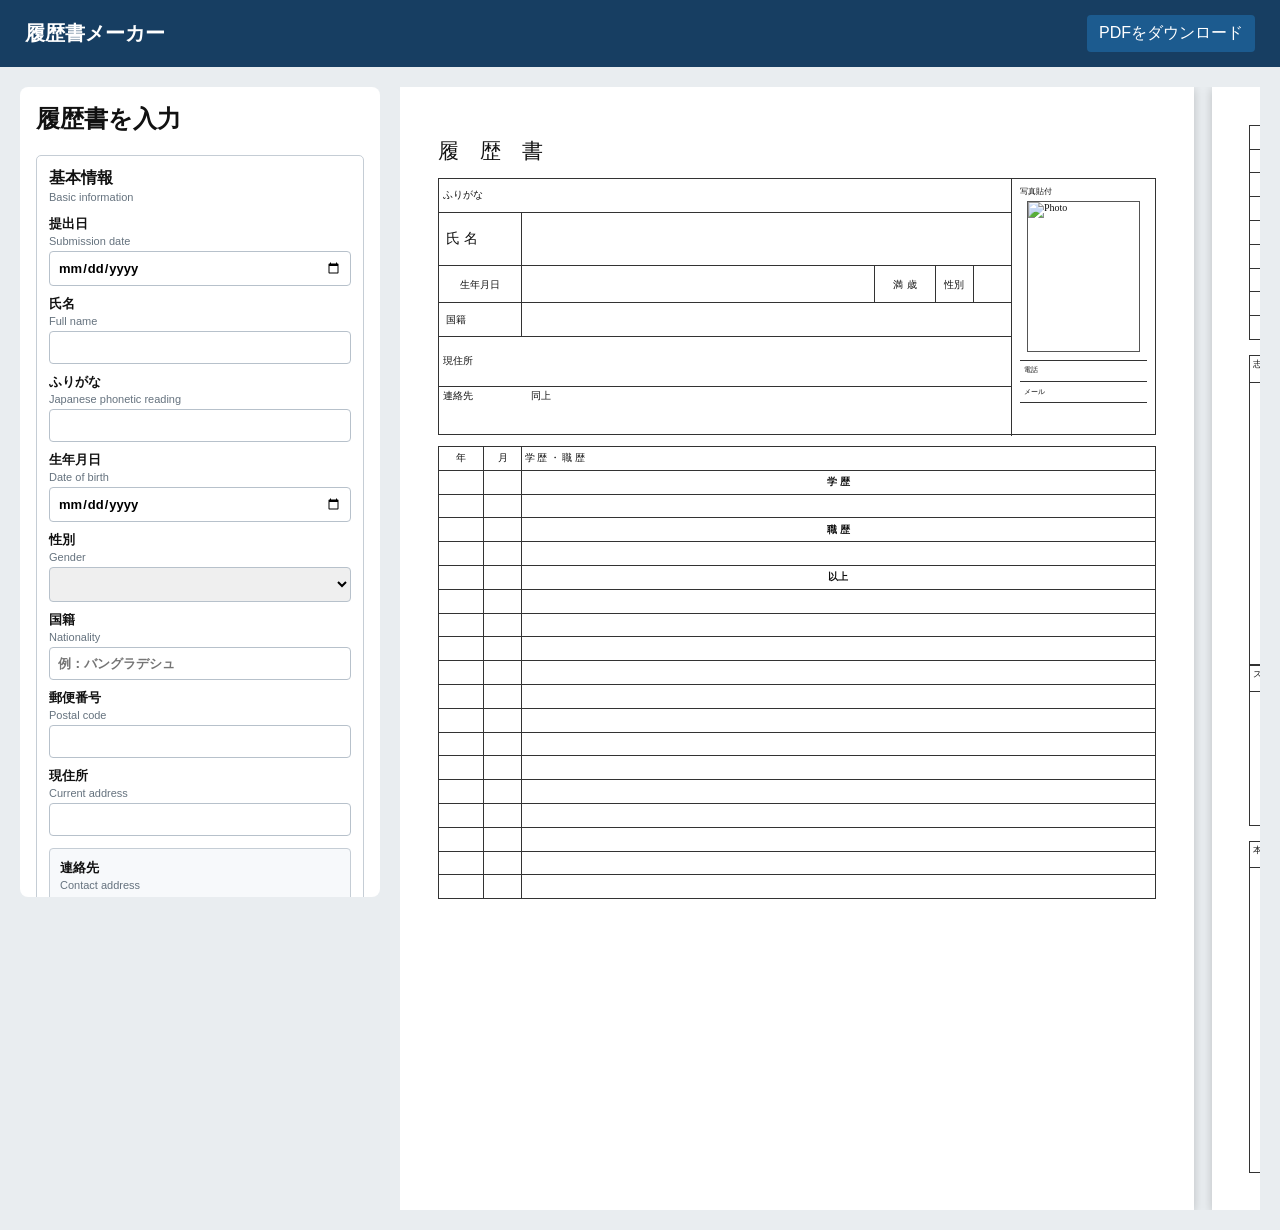
==== index.html @ 3c9eadf9 "Initial Resume Maker" ====
<!DOCTYPE html>
<html lang="ja">
<head>
  <meta charset="UTF-8">
  <meta name="viewport" content="width=device-width, initial-scale=1.0">
  <title>履歴書メーカー</title>
  <link rel="stylesheet" href="style.css">
</head>

<body>
  <header class="topbar no-print">
    <h1>履歴書メーカー</h1>
    <button id="printButton">PDFをダウンロード</button>
  </header>

  <main class="app">
    <aside class="editor no-print">
      <h2>履歴書を入力</h2>

      <section>
        <h3>基本情報 <small>Basic information</small></h3>

        <label>提出日 <small>Submission date</small>
          <input id="submissionDate" type="date">
        </label>

        <label>氏名 <small>Full name</small>
          <input id="fullName" type="text">
        </label>

        <label>ふりがな <small>Japanese phonetic reading</small>
          <input id="furigana" type="text">
        </label>

        <label>生年月日 <small>Date of birth</small>
          <input id="birthDate" type="date">
        </label>

        <label>性別 <small>Gender</small>
          <select id="gender">
            <option value=""></option>
            <option value="男">男 / Male</option>
            <option value="女">女 / Female</option>
          </select>
        </label>

        <label>
          国籍
          <small>Nationality</small>
          <input id="nationality" type="text" placeholder="例：バングラデシュ">
        </label>

        <label>郵便番号 <small>Postal code</small>
          <input id="postalCode" type="text">
        </label>

        <label>現住所 <small>Current address</small>
  <input id="address" type="text">
</label>

<div class="contact-address-choice">
  <span class="field-title">
    連絡先
    <small>Contact address</small>
  </span>

  <label class="radio-option">
    <input
      type="radio"
      name="contactAddressType"
      id="sameAddress"
      value="same"
      checked
    >
    同上
    <small>Same as current address</small>
  </label>

  <label class="radio-option">
    <input
      type="radio"
      name="contactAddressType"
      id="differentAddress"
      value="different"
    >
    別の住所
    <small>Use a different address</small>
  </label>
</div>

<div id="contactAddressGroup" class="hidden">
  <label>
    連絡先住所
    <small>Contact address</small>
    <input id="contactAddress" type="text">
  </label>
</div>

<label>電話番号 <small>Phone number</small>
  <input id="phone" type="text">
</label>

        <label>メールアドレス <small>Email address</small>
          <input id="email" type="email">
        </label>

        <label>証明写真 <small>Passport-style photo</small>
          <input id="photoInput" type="file" accept="image/*">
        </label>
      </section>

      <section>
        <h3>学歴 <small>Education history</small></h3>
        <div id="educationEditor"></div>
        <button id="addEducation" type="button">＋ Education row</button>
      </section>

      <section>
        <h3>職歴 <small>Work history</small></h3>
        <div id="workEditor"></div>
        <button id="addWork" type="button">＋ Work history row</button>
      </section>

      <section>
        <h3>免許・資格 <small>Licences and qualifications</small></h3>
        <div id="qualificationEditor"></div>
        <button id="addQualification" type="button">＋ Qualification row</button>
      </section>

      <section>
  <h3>追加情報 <small>Additional information</small></h3>

  <label>
  通勤時間
  <small>Commute time</small>

  <div class="commute-input">
    <input id="commuteHour" type="number" min="0" max="23" placeholder="0">
    <span>時間</span>
    <input id="commuteMinute" type="number" min="0" max="59" placeholder="0">

    <span>分</span>
  </div>
</label>

  <div class="editor-radio-group">
    <span class="field-title">
      配偶者
      <small>Marital status / Spouse</small>
    </span>

    <label class="radio-option">
      <input type="radio" name="spouseStatus" value="有">
      有 / Yes
    </label>

    <label class="radio-option">
      <input type="radio" name="spouseStatus" value="無" checked>
      無 / No
    </label>
  </div>

  <label>
    扶養家族数（配偶者を除く）
    <small>Number of dependents, excluding spouse</small>
    <input id="dependents" type="number" min="0" value="0">
  </label>

  <label>
    在留資格
    <small>Visa status</small>
    <input
      id="visaStatus"
      type="text"
      placeholder="例：技術・人文知識・国際業務"
    >
  </label>

  <label>
    日本語レベル
    <small>Japanese language level</small>
    <select id="japaneseLevel">
      <option value=""></option>
      <option value="JLPT N1">JLPT N1</option>
      <option value="JLPT N2">JLPT N2</option>
      <option value="JLPT N3">JLPT N3</option>
      <option value="JLPT N4">JLPT N4</option>
      <option value="JLPT N5">JLPT N5</option>
      <option value="BJT J1+">BJT J1+</option>
      <option value="BJT J1">BJT J1</option>
      <option value="BJT J2">BJT J2</option>
      <option value="日常会話レベル">日常会話レベル</option>
      <option value="ビジネスレベル">ビジネスレベル</option>
    </select>
  </label>
</section>

<section>
  <h3>スキル・特技 <small>Skills and strengths</small></h3>
  <textarea id="skills" rows="6"></textarea>
</section>

      <section>
        <h3>志望動機・自己PR <small>Motivation and self-promotion</small></h3>
        <textarea id="motivation" rows="7"></textarea>
      </section>

      <section>
        <h3>本人希望記入欄 <small>Requests and preferences</small></h3>
        <textarea id="preferences" rows="5"></textarea>
      </section>

      <button id="saveButton" type="button">Save draft</button>
      <button id="loadButton" type="button">Load draft</button>
      <button id="clearButton" type="button">Clear</button>
    </aside>

    <section class="preview-area">
      <article class="a4-sheet">
        <div class="title">
          <h1>履 歴 書</h1>
          <span id="previewSubmissionDate"></span>
        </div>
<div class="personal-box">
  <div class="personal-info">

    <div>ふりがな <b id="previewFurigana"></b></div>

    <div class="name-row">
      <span>氏 名 </span>
      <b id="previewName"></b>
    </div>

    <div class="birth-row">
      <span>生年月日</span>
      <b id="previewBirthDate"></b>

      <span>満 <b id="previewAge"></b>歳</span>

      <span>性別</span>
      <b id="previewGender"></b>
    </div>

    <div class="nationality-row">
      <span>国籍</span>
      <b id="previewNationality"></b>
    </div>

    <div>
      現住所  <b id="previewAddress"></b>
    </div>

    <div class="preview-contact-address">
      <span>連絡先</span>
      <b id="previewContactAddress">同上</b>
    </div>
  </div>

  <div class="photo-box">

    <span>写真貼付</span>

    <img id="previewPhoto" alt="Photo">

    <div class="photo-contact">

      <div class="contact-item">
        <span>電話</span>
        <b id="previewPhone"></b>
      </div>

      <div class="contact-item">
        <span>メール</span>
        <b id="previewEmail"></b>
      </div>

    </div>

  </div>
</div>

        <table>
          <thead>
            <tr>
              <th>年</th>
              <th>月</th>
              <th>学 歴 ・ 職 歴</th>
            </tr>
          </thead>
          <tbody id="previewHistory"></tbody>
        </table>
      </article>

      <article class="a4-sheet second-page">

  <table class="qualification-table">
    <thead>
      <tr>
        <th>年</th>
        <th>月</th>
        <th>免 許 ・ 資 格</th>
      </tr>
    </thead>

    <tbody id="previewQualifications"></tbody>
  </table>

  <div class="second-page-middle">

    <section class="box motivation-box">
      <h2>
        志望動機、特技、好きな学科、アピールポイントなど
      </h2>
      <p id="previewMotivation"></p >
    </section>

    <section class="additional-info-box">

      <div class="additional-info-row">
        <span>通勤時間</span>
        <b id="previewCommuteTime">約 0 時間 0 分</b>
      </div>

      <div class="additional-info-row">
        <span>配偶者</span>
        <b id="previewSpouseStatus">無</b>
      </div>

      <div class="additional-info-row">
        <span>扶養家族（配偶者を除く）</span>
        <b>
          <span id="previewDependents">0</span> 人
        </b>
      </div>

      <div class="additional-info-row">
        <span>在留資格</span>
        <b id="previewVisaStatus"></b>
      </div>

      <div class="additional-info-row">
        <span>日本語レベル</span>
        <b id="previewJapaneseLevel"></b>
      </div>

    </section>
  </div>

  <section class="box skills-box">
  <h2>スキル・特技</h2>
  <p id="previewSkills"></p >
</section>

  <section class="box preference-box">
    <h2>
      本人希望記入欄
      <small>
        特に給料・職種・勤務時間・勤務地・その他についての希望などがあれば記入
      </small>
    </h2>

    <p id="previewPreferences"></p >
  </section>

</article>
    </section>
  </main>

  <script src="script.js"></script>
</body>
</html>
---- style.css ----
* {
  box-sizing: border-box;
}

body {
  margin: 0;
  color: #111;
  background: #e9edf0;
  font-family: Arial, "Yu Gothic", Meiryo, sans-serif;
}

button,
input,
textarea,
select {
  font: inherit;
}


/* Editor */

.topbar {
  display: flex;
  align-items: center;
  justify-content: space-between;
  padding: 15px 25px;
  color: #fff;
  background: #173e62;
}

.topbar h1 {
  margin: 0;
  font-size: 20px;
}

button {
  padding: 8px 12px;
  color: #fff;
  cursor: pointer;
  border: 0;
  border-radius: 4px;
  background: #1c5b8f;
}

.app {
  display: grid;
  grid-template-columns: 360px 1fr;
  gap: 20px;
  padding: 20px;
}

.editor {
  max-height: calc(100vh - 90px);
  padding: 16px;
  overflow-y: auto;
  border-radius: 8px;
  background: #fff;
}

.editor h2 {
  margin-top: 0;
}

.editor section {
  margin: 16px 0;
  padding: 12px;
  border: 1px solid #c5cdd5;
  border-radius: 5px;
}

.editor h3 {
  margin: 0 0 12px;
  font-size: 16px;
}

small {
  display: block;
  margin-top: 2px;
  color: #65727e;
  font-size: 11px;
  font-weight: normal;
}

label {
  display: block;
  margin: 9px 0;
  font-size: 13px;
  font-weight: bold;
}
.contact-address-choice {
  margin: 12px 0;
  padding: 10px;
  border: 1px solid #c5cdd5;
  border-radius: 4px;
  background: #f7f9fb;
}

.field-title {
  display: block;
  margin-bottom: 8px;
  font-size: 13px;
  font-weight: bold;
}

.radio-option {
  display: flex;
  align-items: center;
  gap: 7px;
  margin: 7px 0;
  font-weight: normal;
  cursor: pointer;
}

.radio-option input {
  width: auto;
  margin: 0;
}

.radio-option small {
  display: inline;
  margin: 0;
}

.hidden {
  display: none;
}

.preview-contact-address {
  align-items: flex-start !important;
}

.preview-contact-address > span {
  flex: 0 0 22mm;
}

.preview-contact-address b {
  flex: 1;
  white-space: pre-wrap;
  overflow-wrap: anywhere;
}

input,
textarea,
select {
  width: 100%;
  margin-top: 4px;
  padding: 8px;
  border: 1px solid #b7c1cb;
  border-radius: 4px;
}

/* Commute time */

.commute-input {
  display: flex;
  align-items: center;
  gap: 8px;
  margin-top: 4px;
}

.commute-input input {
  width: 70px;
  margin-top: 0;
}

.commute-input span {
  font-size: 13px;
  font-weight: normal;
}

.repeat-row {
  display: grid;
  grid-template-columns: 50px 45px 1fr 32px;
  gap: 4px;
  margin: 6px 0;
}

.repeat-row input {
  min-width: 0;
  margin: 0;
}

.repeat-row button {
  padding: 0;
  background: #ad3030;
}

/* Preview */

.preview-area {
  display: flex;
  align-items: flex-start;
  gap: 18px;
  overflow: auto;
}

.a4-sheet {
  flex: 0 0 210mm;
  width: 210mm;
  height: 297mm;
  padding: 10mm;
  overflow: hidden;
  background: #fff;
  box-shadow: 0 2px 10px #0003;
  font-family: "Yu Mincho", "Hiragino Mincho ProN", serif;
  font-size: 10px;
}

.title {
  position: relative;
  display: flex;
  align-items: center;
  height: 14mm;
}

.title h1 {
  margin: 0;
  font-size: 21px;
  font-weight: normal;
  letter-spacing: 8px;
  text-align: center;
}

.title span {
  position: absolute;
  right: 0;
  bottom: 2mm;
  font-size: 8px;
}

/* Personal Information */

.personal-box {
  display: grid;
  grid-template-columns: 1fr 38mm;
  height: 68mm;
  border: 1px solid #333;
}

.personal-info {
  display: grid;
  grid-template-rows: 9mm 14mm 10mm 9mm 13mm 13mm;
}

.personal-info > div {
  display: flex;
  align-items: center;
  padding: 2px 4px;
  border-bottom: 1px solid #333;
  gap: 5px;
  font-size: 10px;
}

.personal-info > div:last-child {
  border-bottom: none;
}

.personal-info > div > span:first-child {
  min-width: 22mm;
}

.personal-info b {
  font-weight: normal;
}

/* Name row */

.personal-info > .name-row {
  display: grid !important;
  grid-template-columns: 22mm minmax(0, 1fr);
  align-items: stretch !important;
  gap: 0 !important;
  padding: 0 !important;
}

.personal-info > .name-row > span {
  display: flex;
  align-items: center;
  justify-content: flex-start;
  min-width: 0;
  height: 100%;
  margin: 0;
  padding: 0 0 0 2mm;
  border-right: 1px solid #333;
  font-size: 14px;
  line-height: 1;
}

.personal-info > .name-row > b {
  display: flex;
  align-items: center;
  min-width: 0;
  height: 100%;
  margin: 0;
  padding: 0 3mm;
  font-size: 20px;
  font-weight: normal;
  line-height: 1.2;
}

/* Birth row */

.birth-row {
  display: grid !important;
  grid-template-columns: 18mm 1fr 16mm 10mm 10mm;
  padding: 0 !important;
  gap: 0 !important;
}

.birth-row span,
.birth-row b {
  display: flex;
  align-items: center;
  justify-content: center;
  border-right: 1px solid #333;
  height: 10mm;
  padding: 2px;
}

.birth-row b:last-child {
  border-right: none;
}

/* Nationality row */

.nationality-row {
  display: grid !important;
  grid-template-columns: 22mm minmax(0, 1fr);
  gap: 0 !important;
  padding: 0 !important;
  align-items: stretch !important;
}

.nationality-row > span {
  display: flex;
  align-items: center;
  justify-content: flex-start;
  height: 100%;
  padding-left: 2mm;
  border-right: 1px solid #333;
}

.nationality-row > b {
  display: flex;
  align-items: center;
  min-width: 0;
  height: 100%;
  padding: 0 3mm;
  font-weight: normal;
}

/* Photo */

.photo-box {
  display: flex;
  flex-direction: column;
  align-items: stretch;
  min-width: 0;
  border-left: 1px solid #333;
  padding: 2mm;
  height: 100%;
  min-height: 0;
}

.photo-box span {
  font-size: 8px;
  margin-bottom: 4px;
}

.photo-box img {
  width: 30mm;
  height: 40mm;
  object-fit: cover;
  border: 1px solid #555;
  align-self: center;
}
/* Phone & Email under photo */

.photo-contact {
  width: 100%;
  min-width: 0;
  margin-top: 2mm;
  border-top: 1px solid #333;
}

.contact-item {
  width: 100%;
  min-width: 0;
  padding: 1.2mm 1mm;
  border-bottom: 1px solid #333;
  font-size: 7px;
  text-align: left;
  overflow: hidden;
}

.contact-item span {
  display: block;
  margin: 0 0 1px;
  font-size: 7px;
  font-weight: normal;
}

.contact-item b {
  display: block;
  width: 100%;
  min-width: 0;
  margin: 0;
  font-size: 6.5px;
  font-weight: normal;
  line-height: 1.25;
  overflow-wrap: anywhere;
  word-break: break-all;
}
/* ===========================
   CV Tables
=========================== */

table {
  width: 100%;
  margin-top: 3mm;
  border-collapse: collapse;
  table-layout: fixed;
}

th,
td {
  height: 6.3mm;
  padding: 1px 3px;
  border: 1px solid #333;
  font-size: 10px;
  font-weight: normal;
  line-height: 1.2;
  vertical-align: middle;
}

th {
  text-align: center;
}

th:first-child,
td:first-child {
  width: 12mm;
  text-align: center;
}

th:nth-child(2),
td:nth-child(2) {
  width: 10mm;
  text-align: center;
}

th:nth-child(3),
td:nth-child(3) {
  text-align: left;
}

/* Education and work section headings */

.history-heading td {
  text-align: center !important;
  font-weight: normal;
}

/* ===========================
   Second Page
=========================== */

.second-page {
  display: block;
}

/* Qualifications table */

.second-page .qualification-table {
  width: 100%;
  margin-top: 0;
  border-collapse: collapse;
  table-layout: fixed;
}

/* skill box*/
.skills-box {
  margin-top: 4mm;
}

.skills-box p {
  min-height: 35mm;
}

/* Motivation + Additional information */

.second-page-middle {
  display: grid;
  grid-template-columns: minmax(0, 1fr) 62mm;
  gap: 3mm;
  height: 82mm;
  margin-top: 4mm;
}

/* Common box */

.box {
  width: 100%;
  margin: 0;
  border: 1px solid #333;
  overflow: hidden;
}

.box h2 {
  min-height: 7mm;
  margin: 0;
  padding: 2px 3px;
  border-bottom: 1px solid #333;
  font-size: 9px;
  font-weight: normal;
  line-height: 1.4;
}

.box h2 small {
  display: inline;
  margin: 0;
  color: #111;
  font-size: 7px;
}

.box p {
  margin: 0;
  padding: 4px;
  font-size: 10px;
  line-height: 1.6;
  white-space: pre-wrap;
  overflow-wrap: anywhere;
}

/* Motivation */

.motivation-box {
  height: 82mm;
}

.motivation-box p {
  height: calc(82mm - 7mm);
  min-height: 0;
  overflow: hidden;
}

/* Right-side information */

.additional-info-box {
  display: grid;
  grid-template-rows:
    14mm
    15mm
    16mm
    19mm
    18mm;
  height: 82mm;
  border: 1px solid #333;
  overflow: hidden;
}

.additional-info-row {
  display: flex;
  flex-direction: column;
  justify-content: space-between;
  min-width: 0;
  padding: 2mm 2.5mm;
  border-bottom: 1px solid #333;
}

.additional-info-row:last-child {
  border-bottom: 0;
}

.additional-info-row > span {
  display: block;
  font-size: 9px;
  font-weight: normal;
}

.additional-info-row > b {
  display: block;
  min-width: 0;
  font-size: 10px;
  font-weight: normal;
  text-align: center;
  line-height: 1.35;
  overflow-wrap: anywhere;
}

/* Personal preferences */

.preference-box {
  height: 88mm;
  margin-top: 4mm;
}

.preference-box p {
  height: calc(88mm - 9mm);
  min-height: 0;
  overflow: hidden;
}
/* Print */

@page {
  size: A4;
  margin: 0;
}

@media print {
  .no-print {
    display: none !important;
  }

  .app {
    display: block;
    padding: 0;
  }

  .preview-area {
    display: block;
    overflow: visible;
  }

  .a4-sheet {
    width: 210mm;
    height: 297mm;
    margin: 0;
    box-shadow: none;
    break-after: page;
  }

  .a4-sheet:last-child {
    break-after: auto;
  }
}

/* =========================================
   Mobile Responsive
========================================= */

@media screen and (max-width: 768px) {

  body {
    min-width: 0;
    overflow-x: hidden;
  }

  /* Top bar */

  .topbar {
    position: sticky;
    top: 0;
    z-index: 100;
    gap: 10px;
    padding: 10px 12px;
  }

  .topbar h1 {
    font-size: 16px;
  }

  .topbar button {
    padding: 8px 10px;
    font-size: 12px;
    white-space: nowrap;
  }

  /* Form and preview become vertical */

  .app {
    display: block;
    padding: 10px;
  }

  /* Editor */

  .editor {
    width: 100%;
    max-height: none;
    margin-bottom: 16px;
    padding: 12px;
    overflow: visible;
    border-radius: 6px;
  }

  .editor h2 {
    font-size: 20px;
  }

  .editor section {
    margin: 12px 0;
    padding: 10px;
  }

  .editor h3 {
    font-size: 15px;
  }

  label {
    margin: 10px 0;
    font-size: 13px;
  }

  input,
  textarea,
  select {
    min-height: 44px;
    padding: 10px;
    font-size: 16px;
  }

  textarea {
    min-height: 110px;
    resize: vertical;
  }

  button {
    min-height: 42px;
  }

  /* Education, work and qualification rows */

  .repeat-row {
    grid-template-columns: 62px 55px minmax(0, 1fr) 38px;
    gap: 5px;
  }

  .repeat-row input {
    min-width: 0;
    padding: 7px 5px;
    font-size: 14px;
  }

  .repeat-row button {
    min-height: 44px;
  }

  /* Commute hour and minute */

  .commute-input {
    display: grid;
    grid-template-columns: 1fr auto 1fr auto;
    align-items: center;
    gap: 7px;
  }

  .commute-input input {
    width: 100%;
  }

  /* Radio options */

  .radio-option {
    min-height: 40px;
  }

  .radio-option input {
    width: 20px;
    min-height: 20px;
    margin: 0;
  }

  /* Resume preview scroll container */

  .preview-area {
    display: flex;
    flex-direction: column;
    align-items: flex-start;
    width: 100%;
    gap: 16px;
    padding: 8px 0 16px;
    overflow-x: auto;
    overflow-y: visible;
    -webkit-overflow-scrolling: touch;
  }

  /*
    A4 layout remains unchanged.
    It scrolls horizontally instead of becoming distorted.
  */

  .a4-sheet {
    flex: 0 0 210mm;
    width: 210mm;
    min-width: 210mm;
    height: 297mm;
    margin: 0;
    transform-origin: top left;
  }
}

/*different style mobile view*/
@media screen and (max-width: 480px) {

  .topbar {
    align-items: center;
  }

  .topbar h1 {
    font-size: 14px;
  }

  .topbar button {
    padding: 7px 8px;
    font-size: 11px;
  }

  .app {
    padding: 7px;
  }

  .editor {
    padding: 9px;
  }

  .editor section {
    padding: 8px;
  }

  /* Dynamic rows stay usable on narrow phones */

  .repeat-row {
    grid-template-columns: 54px 48px minmax(105px, 1fr) 36px;
    overflow-x: auto;
  }

  /* Save, load and clear buttons */

  #saveButton,
  #loadButton,
  #clearButton {
    width: 100%;
    margin-top: 8px;
  }
}
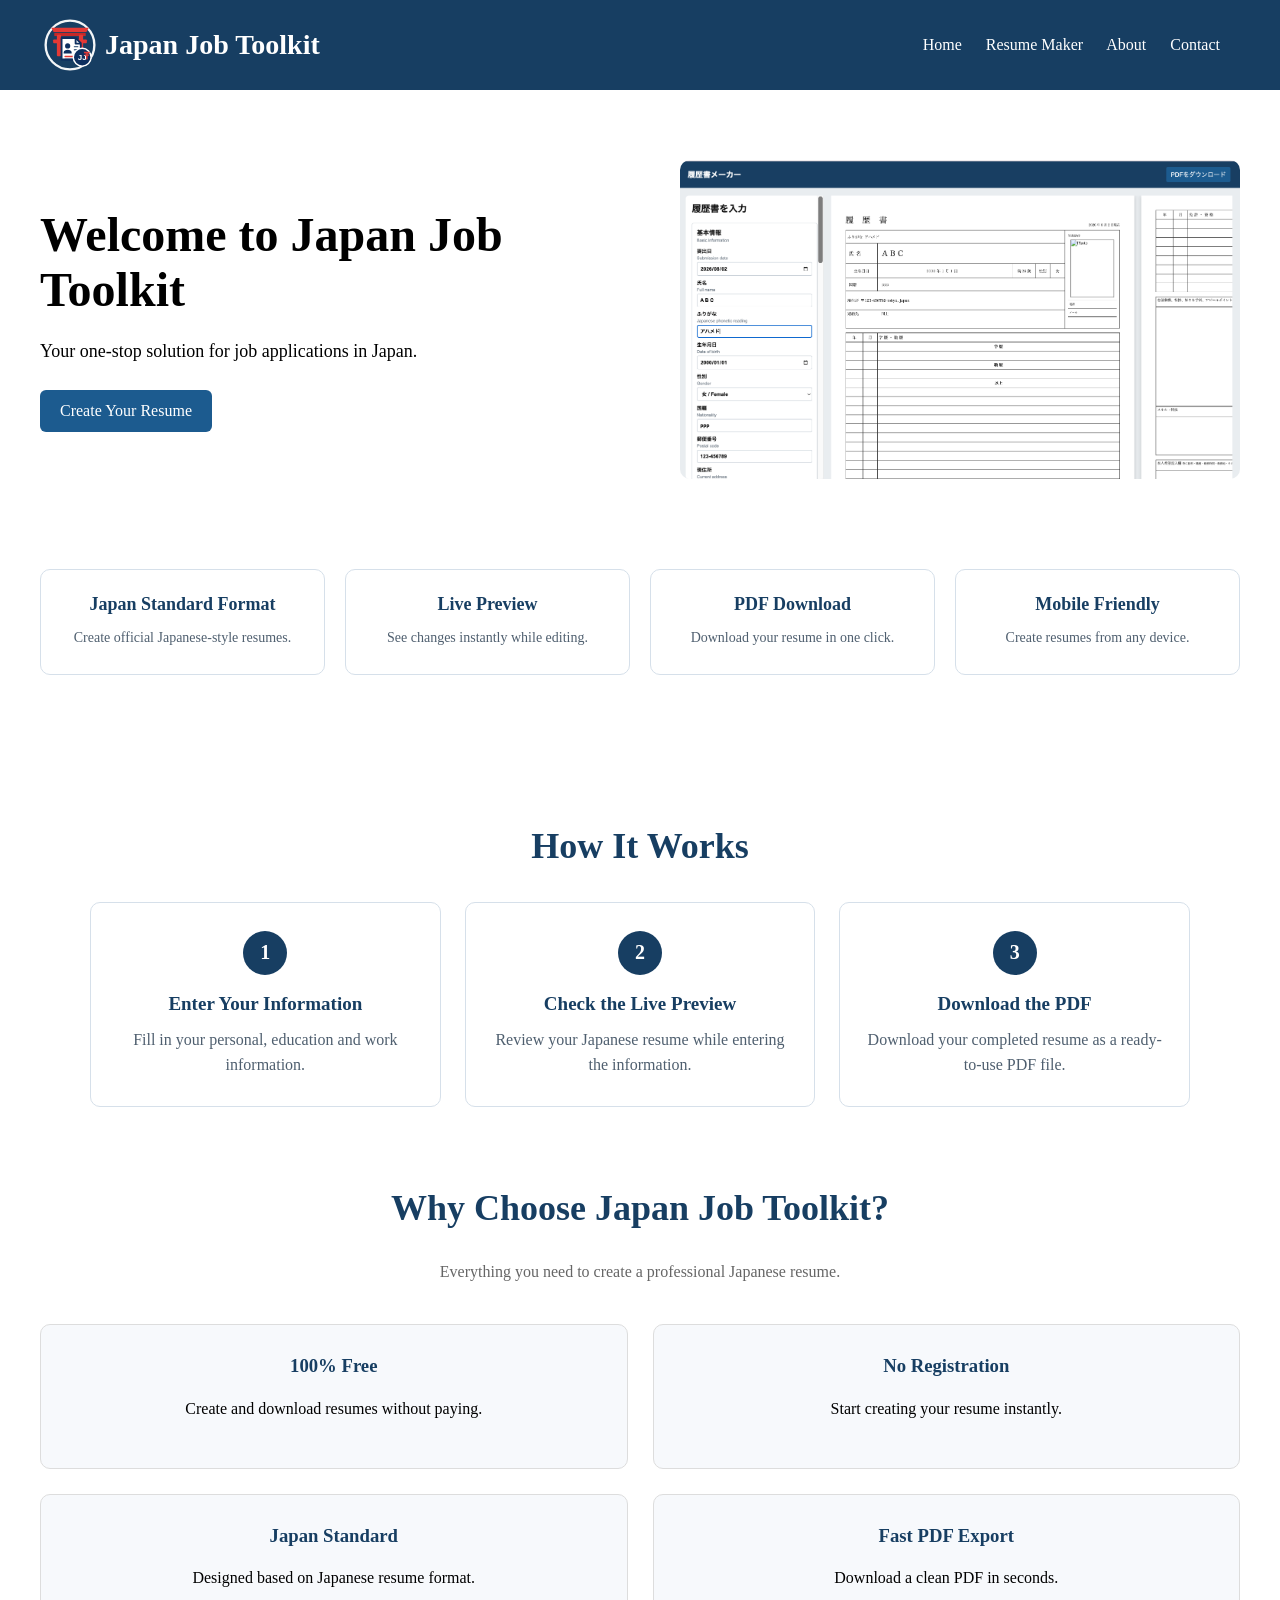
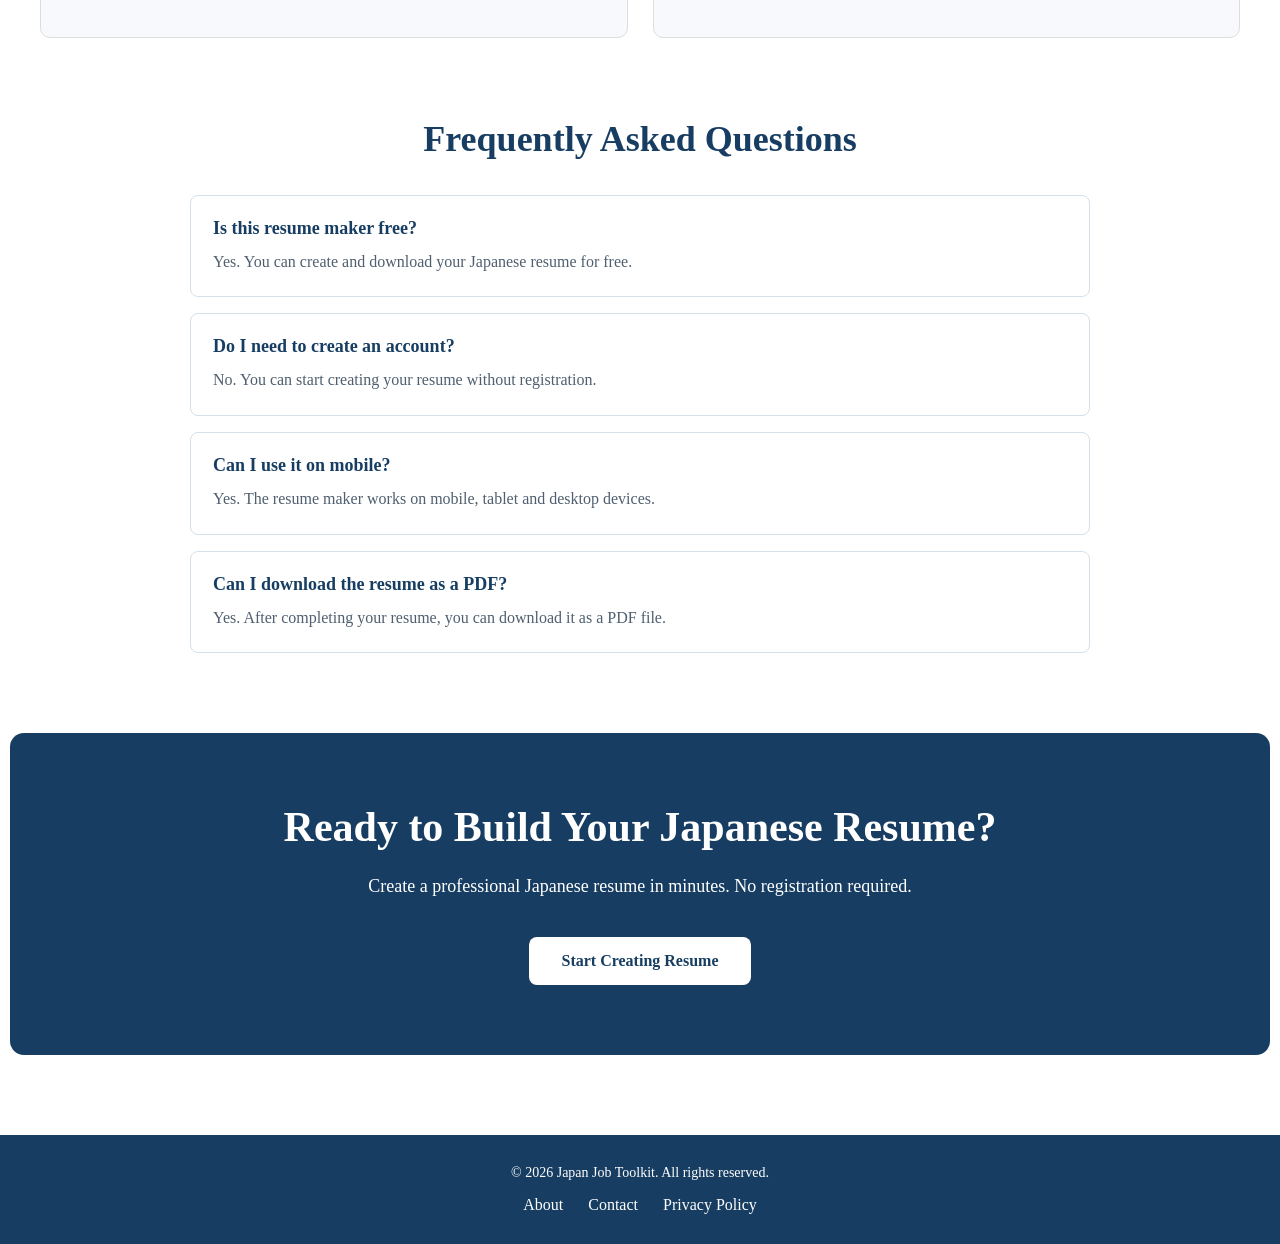
==== commit 842b61b7: "Connect contact form with Formspree" ====
--- a/index.html
+++ b/index.html
@@ -1,371 +1,152 @@
 <!DOCTYPE html>
-<html lang="ja">
+<html lang="en">
 <head>
-  <meta charset="UTF-8">
-  <meta name="viewport" content="width=device-width, initial-scale=1.0">
-  <title>履歴書メーカー</title>
-  <link rel="stylesheet" href="style.css">
+    <meta charset="UTF-8">
+    <meta name="viewport" content="width=device-width, initial-scale=1.0">
+    <title>Japan Job Toolkit</title>
+    <link rel="stylesheet" href="css/home.css">
 </head>
 
 <body>
-  <header class="topbar no-print">
-    <h1>履歴書メーカー</h1>
-    <button id="printButton">PDFをダウンロード</button>
-  </header>
-
-  <main class="app">
-    <aside class="editor no-print">
-      <h2>履歴書を入力</h2>
-
-      <section>
-        <h3>基本情報 <small>Basic information</small></h3>
-
-        <label>提出日 <small>Submission date</small>
-          <input id="submissionDate" type="date">
-        </label>
-
-        <label>氏名 <small>Full name</small>
-          <input id="fullName" type="text">
-        </label>
-
-        <label>ふりがな <small>Japanese phonetic reading</small>
-          <input id="furigana" type="text">
-        </label>
-
-        <label>生年月日 <small>Date of birth</small>
-          <input id="birthDate" type="date">
-        </label>
-
-        <label>性別 <small>Gender</small>
-          <select id="gender">
-            <option value=""></option>
-            <option value="男">男 / Male</option>
-            <option value="女">女 / Female</option>
-          </select>
-        </label>
-
-        <label>
-          国籍
-          <small>Nationality</small>
-          <input id="nationality" type="text" placeholder="例：バングラデシュ">
-        </label>
-
-        <label>郵便番号 <small>Postal code</small>
-          <input id="postalCode" type="text">
-        </label>
-
-        <label>現住所 <small>Current address</small>
-  <input id="address" type="text">
-</label>
-
-<div class="contact-address-choice">
-  <span class="field-title">
-    連絡先
-    <small>Contact address</small>
-  </span>
-
-  <label class="radio-option">
-    <input
-      type="radio"
-      name="contactAddressType"
-      id="sameAddress"
-      value="same"
-      checked
-    >
-    同上
-    <small>Same as current address</small>
-  </label>
-
-  <label class="radio-option">
-    <input
-      type="radio"
-      name="contactAddressType"
-      id="differentAddress"
-      value="different"
-    >
-    別の住所
-    <small>Use a different address</small>
-  </label>
-</div>
-
-<div id="contactAddressGroup" class="hidden">
-  <label>
-    連絡先住所
-    <small>Contact address</small>
-    <input id="contactAddress" type="text">
-  </label>
-</div>
-
-<label>電話番号 <small>Phone number</small>
-  <input id="phone" type="text">
-</label>
-
-        <label>メールアドレス <small>Email address</small>
-          <input id="email" type="email">
-        </label>
-
-        <label>証明写真 <small>Passport-style photo</small>
-          <input id="photoInput" type="file" accept="image/*">
-        </label>
-      </section>
-
-      <section>
-        <h3>学歴 <small>Education history</small></h3>
-        <div id="educationEditor"></div>
-        <button id="addEducation" type="button">＋ Education row</button>
-      </section>
-
-      <section>
-        <h3>職歴 <small>Work history</small></h3>
-        <div id="workEditor"></div>
-        <button id="addWork" type="button">＋ Work history row</button>
-      </section>
-
-      <section>
-        <h3>免許・資格 <small>Licences and qualifications</small></h3>
-        <div id="qualificationEditor"></div>
-        <button id="addQualification" type="button">＋ Qualification row</button>
-      </section>
-
-      <section>
-  <h3>追加情報 <small>Additional information</small></h3>
-
-  <label>
-  通勤時間
-  <small>Commute time</small>
-
-  <div class="commute-input">
-    <input id="commuteHour" type="number" min="0" max="23" placeholder="0">
-    <span>時間</span>
-    <input id="commuteMinute" type="number" min="0" max="59" placeholder="0">
-
-    <span>分</span>
-  </div>
-</label>
-
-  <div class="editor-radio-group">
-    <span class="field-title">
-      配偶者
-      <small>Marital status / Spouse</small>
-    </span>
-
-    <label class="radio-option">
-      <input type="radio" name="spouseStatus" value="有">
-      有 / Yes
-    </label>
-
-    <label class="radio-option">
-      <input type="radio" name="spouseStatus" value="無" checked>
-      無 / No
-    </label>
+<header>
+  <div class="logo">
+    <img src="images/logo.svg" alt="Japan Job Toolkit Logo">
+    <h1>Japan Job Toolkit</h1>
   </div>
 
-  <label>
-    扶養家族数（配偶者を除く）
-    <small>Number of dependents, excluding spouse</small>
-    <input id="dependents" type="number" min="0" value="0">
-  </label>
+    <nav>
+      <a href="index.html">Home</a>
+      <a href="resume.html">Resume Maker</a>
+      <a href="about.html">About</a>
+      <a href="contact.html">Contact</a>
+    </nav>
+</header>
 
-  <label>
-    在留資格
-    <small>Visa status</small>
-    <input
-      id="visaStatus"
-      type="text"
-      placeholder="例：技術・人文知識・国際業務"
-    >
-  </label>
+<main>
+  
+  <section class="hero">
+    <div class="hero-text">
+      <h2>Welcome to Japan Job Toolkit</h2>
+      <p>Your one-stop solution for job applications in Japan.</p>
+      <a href="resume.html" class="cta-button">Create Your Resume</a>
+    </div>
+    <div class="hero-image">
+      <img src="images/resume-preview.png" alt="Resume Preview">
+    </div>
+  </section>
 
-  <label>
-    日本語レベル
-    <small>Japanese language level</small>
-    <select id="japaneseLevel">
-      <option value=""></option>
-      <option value="JLPT N1">JLPT N1</option>
-      <option value="JLPT N2">JLPT N2</option>
-      <option value="JLPT N3">JLPT N3</option>
-      <option value="JLPT N4">JLPT N4</option>
-      <option value="JLPT N5">JLPT N5</option>
-      <option value="BJT J1+">BJT J1+</option>
-      <option value="BJT J1">BJT J1</option>
-      <option value="BJT J2">BJT J2</option>
-      <option value="日常会話レベル">日常会話レベル</option>
-      <option value="ビジネスレベル">ビジネスレベル</option>
-    </select>
-  </label>
+  <section class="features">
+    <div class="feature-card">
+        <h3>Japan Standard Format</h3>
+        <p>Create official Japanese-style resumes.</p>
+    </div>
+
+    <div class="feature-card">
+        <h3>Live Preview</h3>
+        <p>See changes instantly while editing.</p>
+    </div>
+
+    <div class="feature-card">
+        <h3>PDF Download</h3>
+        <p>Download your resume in one click.</p>
+    </div>
+
+    <div class="feature-card">
+        <h3>Mobile Friendly</h3>
+        <p>Create resumes from any device.</p>
+    </div>
 </section>
 
-<section>
-  <h3>スキル・特技 <small>Skills and strengths</small></h3>
-  <textarea id="skills" rows="6"></textarea>
+<section class="how-it-works">
+  <h2>How It Works</h2>
+  <div class="steps">
+
+    <div class="step-card">
+      <span>1</span>
+      <h3>Enter Your Information</h3>
+      <p>Fill in your personal, education and work information.</p>
+    </div>
+
+    <div class="step-card">
+      <span>2</span>
+      <h3>Check the Live Preview</h3>
+      <p>Review your Japanese resume while entering the information.</p>
+    </div>
+
+    <div class="step-card">
+      <span>3</span>
+      <h3>Download the PDF</h3>
+      <p>Download your completed resume as a ready-to-use PDF file.</p>
+    </div>
+  </div>
 </section>
 
-      <section>
-        <h3>志望動機・自己PR <small>Motivation and self-promotion</small></h3>
-        <textarea id="motivation" rows="7"></textarea>
-      </section>
+<section class="why-us">
+    <h2>Why Choose Japan Job Toolkit?</h2>
+    <p class="section-description">
+        Everything you need to create a professional Japanese resume.
+    </p>
+    <div class="why-grid">
+        <div class="why-card">
+            <h3>100% Free</h3>
+            <p>Create and download resumes without paying.</p>
+        </div>
+        <div class="why-card">
+            <h3>No Registration</h3>
+            <p>Start creating your resume instantly.</p>
+        </div>
+        <div class="why-card">
+            <h3>Japan Standard</h3>
+            <p>Designed based on Japanese resume format.</p>
+        </div>
+        <div class="why-card">
+            <h3>Fast PDF Export</h3>
+            <p>Download a clean PDF in seconds.</p>
+        </div>
+    </div>
+</section>
 
-      <section>
-        <h3>本人希望記入欄 <small>Requests and preferences</small></h3>
-        <textarea id="preferences" rows="5"></textarea>
-      </section>
-
-      <button id="saveButton" type="button">Save draft</button>
-      <button id="loadButton" type="button">Load draft</button>
-      <button id="clearButton" type="button">Clear</button>
-    </aside>
-
-    <section class="preview-area">
-      <article class="a4-sheet">
-        <div class="title">
-          <h1>履 歴 書</h1>
-          <span id="previewSubmissionDate"></span>
-        </div>
-<div class="personal-box">
-  <div class="personal-info">
-
-    <div>ふりがな <b id="previewFurigana"></b></div>
-
-    <div class="name-row">
-      <span>氏 名 </span>
-      <b id="previewName"></b>
-    </div>
-
-    <div class="birth-row">
-      <span>生年月日</span>
-      <b id="previewBirthDate"></b>
-
-      <span>満 <b id="previewAge"></b>歳</span>
-
-      <span>性別</span>
-      <b id="previewGender"></b>
-    </div>
-
-    <div class="nationality-row">
-      <span>国籍</span>
-      <b id="previewNationality"></b>
-    </div>
-
-    <div>
-      現住所  <b id="previewAddress"></b>
-    </div>
-
-    <div class="preview-contact-address">
-      <span>連絡先</span>
-      <b id="previewContactAddress">同上</b>
-    </div>
+<section class="faq">
+  <h2>Frequently Asked Questions</h2>
+  <div class="faq-item">
+    <h3>Is this resume maker free?</h3>
+    <p>Yes. You can create and download your Japanese resume for free.</p>
+  </div>
+  <div class="faq-item">
+    <h3>Do I need to create an account?</h3>
+    <p>No. You can start creating your resume without registration.</p>
+  </div>
+  <div class="faq-item">
+    <h3>Can I use it on mobile?</h3>
+    <p>Yes. The resume maker works on mobile, tablet and desktop devices.</p>
+  </div>
+  <div class="faq-item">
+    <h3>Can I download the resume as a PDF?</h3>
+    <p>Yes. After completing your resume, you can download it as a PDF file.</p>
   </div>
 
-  <div class="photo-box">
-
-    <span>写真貼付</span>
-
-    <img id="previewPhoto" alt="Photo">
-
-    <div class="photo-contact">
-
-      <div class="contact-item">
-        <span>電話</span>
-        <b id="previewPhone"></b>
-      </div>
-
-      <div class="contact-item">
-        <span>メール</span>
-        <b id="previewEmail"></b>
-      </div>
-
-    </div>
-
-  </div>
-</div>
-
-        <table>
-          <thead>
-            <tr>
-              <th>年</th>
-              <th>月</th>
-              <th>学 歴 ・ 職 歴</th>
-            </tr>
-          </thead>
-          <tbody id="previewHistory"></tbody>
-        </table>
-      </article>
-
-      <article class="a4-sheet second-page">
-
-  <table class="qualification-table">
-    <thead>
-      <tr>
-        <th>年</th>
-        <th>月</th>
-        <th>免 許 ・ 資 格</th>
-      </tr>
-    </thead>
-
-    <tbody id="previewQualifications"></tbody>
-  </table>
-
-  <div class="second-page-middle">
-
-    <section class="box motivation-box">
-      <h2>
-        志望動機、特技、好きな学科、アピールポイントなど
-      </h2>
-      <p id="previewMotivation"></p >
-    </section>
-
-    <section class="additional-info-box">
-
-      <div class="additional-info-row">
-        <span>通勤時間</span>
-        <b id="previewCommuteTime">約 0 時間 0 分</b>
-      </div>
-
-      <div class="additional-info-row">
-        <span>配偶者</span>
-        <b id="previewSpouseStatus">無</b>
-      </div>
-
-      <div class="additional-info-row">
-        <span>扶養家族（配偶者を除く）</span>
-        <b>
-          <span id="previewDependents">0</span> 人
-        </b>
-      </div>
-
-      <div class="additional-info-row">
-        <span>在留資格</span>
-        <b id="previewVisaStatus"></b>
-      </div>
-
-      <div class="additional-info-row">
-        <span>日本語レベル</span>
-        <b id="previewJapaneseLevel"></b>
-      </div>
-
-    </section>
-  </div>
-
-  <section class="box skills-box">
-  <h2>スキル・特技</h2>
-  <p id="previewSkills"></p >
 </section>
 
-  <section class="box preference-box">
-    <h2>
-      本人希望記入欄
-      <small>
-        特に給料・職種・勤務時間・勤務地・その他についての希望などがあれば記入
-      </small>
-    </h2>
+<section class="cta">
+    <h2>Ready to Build Your Japanese Resume?</h2>
+    <p>
+        Create a professional Japanese resume in minutes.
+        No registration required.
+    </p>
+    <a href="resume.html" class="cta-btn">
+        Start Creating Resume
+    </a>
+</section>
 
-    <p id="previewPreferences"></p >
-  </section>
+</main>
+<footer>
+  <p>© 2026 Japan Job Toolkit. All rights reserved.</p>
 
-</article>
-    </section>
-  </main>
-
-  <script src="script.js"></script>
+  <div class="footer-links">
+    <a href="about.html">About</a>
+    <a href="contact.html">Contact</a>
+    <a href="privacy.html">Privacy Policy</a>
+  </div>
+</footer>
 </body>
 </html>
--- a/css/home.css
+++ b/css/home.css
@@ -0,0 +1,504 @@
+body{
+    margin: 0;
+}
+header{
+    display: flex;
+    justify-content: space-between;
+    align-items: center;
+    background: #173e62;
+    padding: 15px 40px;
+}
+/* Logo Section */
+.logo h1{
+    margin: 0;
+    color: white;
+    font-size: 28px;
+}
+.logo{
+    display: flex;
+    align-items: center;
+    gap: 5px;
+}
+.logo img{
+    width: 60px;
+    height: 60px;
+    object-fit: contain;
+    display: block;
+}
+
+nav a{
+    color: white;
+    text-decoration: none;
+    margin-right: 20px;
+}
+/* Hero Section */
+
+.hero {
+  display: flex;
+  align-items: center;
+  justify-content: space-between;
+  gap: 40px;
+  max-width: 1200px;
+  margin: 0 auto;
+  padding: 70px 40px;
+}
+
+.hero-text {
+  flex: 1;
+}
+
+.hero-text h2 {
+  margin-top: 0;
+  margin-bottom: 20px;
+  font-size: 48px;
+  line-height: 1.15;
+}
+
+.hero-text p {
+  margin-bottom: 24px;
+  font-size: 18px;
+  line-height: 1.6;
+}
+
+.hero-text a {
+  display: inline-block;
+  padding: 12px 20px;
+  color: white;
+  text-decoration: none;
+  border-radius: 6px;
+  background: #1c5b8f;
+}
+
+.hero-image {
+  flex: 1;
+}
+
+.hero-image img {
+  display: block;
+  width: 100%;
+  max-width: 560px;
+  height: auto;
+  margin-left: auto;
+  border-radius: 10px;
+}
+/* Features Section */
+.features {
+  display: grid;
+  grid-template-columns: repeat(4, 1fr);
+  gap: 20px;
+  max-width: 1200px;
+  margin: 0 auto;
+  padding: 20px 40px 70px;
+}
+
+.feature-card {
+  padding: 24px;
+  text-align: center;
+  border: 1px solid #d6e0ea;
+  border-radius: 10px;
+  background: #ffffff;
+}
+
+.feature-card h3 {
+  margin-top: 0;
+  margin-bottom: 12px;
+  color: #173e62;
+  font-size: 18px;
+}
+
+.feature-card p {
+  margin: 0;
+  color: #4f5f6f;
+  font-size: 14px;
+  line-height: 1.6;
+}
+
+/* Mobile Responsiveness */
+@media screen and (max-width: 768px) {
+
+  header {
+    padding: 16px;
+  }
+
+  nav {
+    display: flex;
+    flex-wrap: wrap;
+    gap: 12px;
+  }
+
+  nav a {
+    margin-right: 0;
+  }
+
+  .hero {
+    flex-direction: column;
+    padding: 40px 20px;
+    text-align: center;
+  }
+
+  .hero-text h2 {
+    font-size: 36px;
+  }
+
+  .hero-text p {
+    font-size: 16px;
+  }
+
+  .hero-image img {
+    max-width: 100%;
+    margin: 0 auto;
+  }
+
+  .features {
+    grid-template-columns: repeat(2, 1fr);
+    padding: 20px;
+  }
+  .steps {
+    grid-template-columns: 1fr;
+  }
+  .how-it-works {
+    padding: 0 20px;
+  }
+}
+
+@media screen and (max-width: 480px) {
+
+  .hero-text h2 {
+    font-size: 30px;
+  }
+
+  .features {
+    grid-template-columns: 1fr;
+  }
+}
+
+/* How It Works Section */
+.how-it-works {
+  max-width: 1100px;
+  margin: 80px auto;
+  padding: 0 40px;
+  text-align: center;
+}
+
+.how-it-works h2 {
+  margin-bottom: 35px;
+  color: #173e62;
+  font-size: 36px;
+}
+
+.steps {
+  display: grid;
+  grid-template-columns: repeat(3, 1fr);
+  gap: 24px;
+}
+
+.step-card {
+  padding: 28px 22px;
+  border: 1px solid #d6e0ea;
+  border-radius: 10px;
+  background: #ffffff;
+}
+
+.step-card span {
+  display: flex;
+  align-items: center;
+  justify-content: center;
+  width: 44px;
+  height: 44px;
+  margin: 0 auto 18px;
+  border-radius: 50%;
+  color: white;
+  background: #173e62;
+  font-size: 20px;
+  font-weight: bold;
+}
+
+.step-card h3 {
+  margin: 0 0 12px;
+  color: #173e62;
+  font-size: 19px;
+}
+
+.step-card p {
+  margin: 0;
+  color: #4f5f6f;
+  line-height: 1.6;
+}
+
+/* Why Choose us section */
+.why-us{
+    max-width:1200px;
+    margin:80px auto;
+    padding:0 40px;
+    text-align:center;
+}
+
+.why-us h2{
+    font-size:36px;
+    color:#173e62;
+}
+
+.section-description{
+    margin:15px auto 40px;
+    max-width:650px;
+    color:#666;
+    line-height:1.6;
+}
+
+.why-grid{
+    display:grid;
+    grid-template-columns:repeat(2,1fr);
+    gap:25px;
+}
+
+.why-card{
+    padding:30px;
+    border-radius:10px;
+    background:#f7f9fc;
+    border:1px solid #ddd;
+}
+
+.why-card h3{
+    margin-top:0;
+    color:#173e62;
+}
+
+.why-card p{
+    line-height:1.6;
+}
+
+/* FAQ Section */
+
+.faq {
+  max-width: 900px;
+  margin: 80px auto;
+  padding: 0 40px;
+}
+
+.faq h2 {
+  margin-bottom: 35px;
+  color: #173e62;
+  font-size: 36px;
+  text-align: center;
+}
+
+.faq-item {
+  margin-bottom: 16px;
+  padding: 22px;
+  border: 1px solid #d6e0ea;
+  border-radius: 8px;
+  background: #ffffff;
+}
+
+.faq-item h3 {
+  margin: 0 0 10px;
+  color: #173e62;
+  font-size: 18px;
+}
+
+.faq-item p {
+  margin: 0;
+  color: #4f5f6f;
+  line-height: 1.6;
+}
+
+
+/* Footer Section */
+footer {
+  margin-top: 60px;
+  padding: 30px 20px;
+  text-align: center;
+  color: white;
+  background: #173e62;
+}
+
+footer p {
+  margin: 0 0 15px;
+  font-size: 14px;
+}
+
+.footer-links {
+  display: flex;
+  justify-content: center;
+  gap: 25px;
+  flex-wrap: wrap;
+}
+
+.footer-links a {
+  color: white;
+  text-decoration: none;
+  transition: 0.3s;
+}
+
+.footer-links a:hover {
+  color: #ffd54f;
+}
+
+/* Call to Action Section */
+
+.cta{
+    max-width:1200px;
+    margin:80px auto;
+    padding:70px 30px;
+    text-align:center;
+    border-radius:14px;
+    background:#173e62;
+    color:white;
+}
+
+.cta h2{
+    margin:0;
+    font-size:42px;
+}
+
+.cta p{
+    margin:20px auto 35px;
+    max-width:650px;
+    font-size:18px;
+    line-height:1.7;
+}
+
+.cta-btn{
+    display:inline-block;
+    padding:15px 32px;
+    border-radius:8px;
+    background:white;
+    color:#173e62;
+    font-weight:bold;
+    text-decoration:none;
+    transition:.3s;
+}
+
+.cta-btn:hover{
+    background:#f0f0f0;
+    transform:translateY(-3px);
+
+}
+
+/* About Page Styles */
+.page-header{
+    max-width:1000px;
+    margin:70px auto 30px;
+    text-align:center;
+    padding:0 20px;
+}
+
+.page-header h2{
+    font-size:42px;
+    color:#173e62;
+    margin-bottom:15px;
+}
+
+.page-header p{
+    font-size:18px;
+    color:#555;
+}
+
+.about-content{
+    max-width:900px;
+    margin:50px auto 80px;
+    padding:40px;
+    background:#fff;
+    border-radius:12px;
+    box-shadow:0 5px 20px rgba(0,0,0,.08);
+}
+
+.about-content h3{
+    color:#173e62;
+    margin-top:30px;
+}
+
+.about-content p,
+.about-content li{
+    line-height:1.8;
+    color:#444;
+    font-size:17px;
+}
+
+.about-content ul{
+    padding-left:20px;
+}
+
+/* Contact Page Styles */
+.contact-section {
+  max-width: 760px;
+  margin: 40px auto 80px;
+  padding: 0 20px;
+}
+
+.contact-form {
+  padding: 36px;
+  border: 1px solid #d6e0ea;
+  border-radius: 12px;
+  background: #ffffff;
+  box-shadow: 0 5px 20px rgba(0, 0, 0, 0.08);
+}
+
+.contact-form label {
+  display: block;
+  margin: 18px 0 6px;
+  color: #173e62;
+  font-weight: bold;
+}
+
+.contact-form input,
+.contact-form textarea {
+  width: 100%;
+  padding: 12px;
+  border: 1px solid #b7c1cb;
+  border-radius: 6px;
+  font: inherit;
+}
+
+.contact-form textarea {
+  resize: vertical;
+}
+
+.contact-form button {
+  margin-top: 22px;
+  padding: 13px 24px;
+  border: 0;
+  border-radius: 7px;
+  color: #ffffff;
+  background: #173e62;
+  cursor: pointer;
+}
+
+.contact-form button:hover {
+  background: #0f2f4c;
+}
+
+/* privacy page styles */
+.privacy-content {
+  max-width: 900px;
+  margin: 40px auto 80px;
+  padding: 40px;
+  border: 1px solid #d6e0ea;
+  border-radius: 12px;
+  background: #ffffff;
+  box-shadow: 0 5px 20px rgba(0, 0, 0, 0.08);
+}
+
+.privacy-content h3 {
+  margin: 30px 0 10px;
+  color: #173e62;
+  font-size: 21px;
+}
+
+.privacy-content h3:first-child {
+  margin-top: 0;
+}
+
+.privacy-content p {
+  margin: 0;
+  color: #4f5f6f;
+  font-size: 16px;
+  line-height: 1.8;
+}
+
+@media screen and (max-width: 768px) {
+  .privacy-content {
+    margin: 30px 20px 60px;
+    padding: 25px;
+  }
+}
